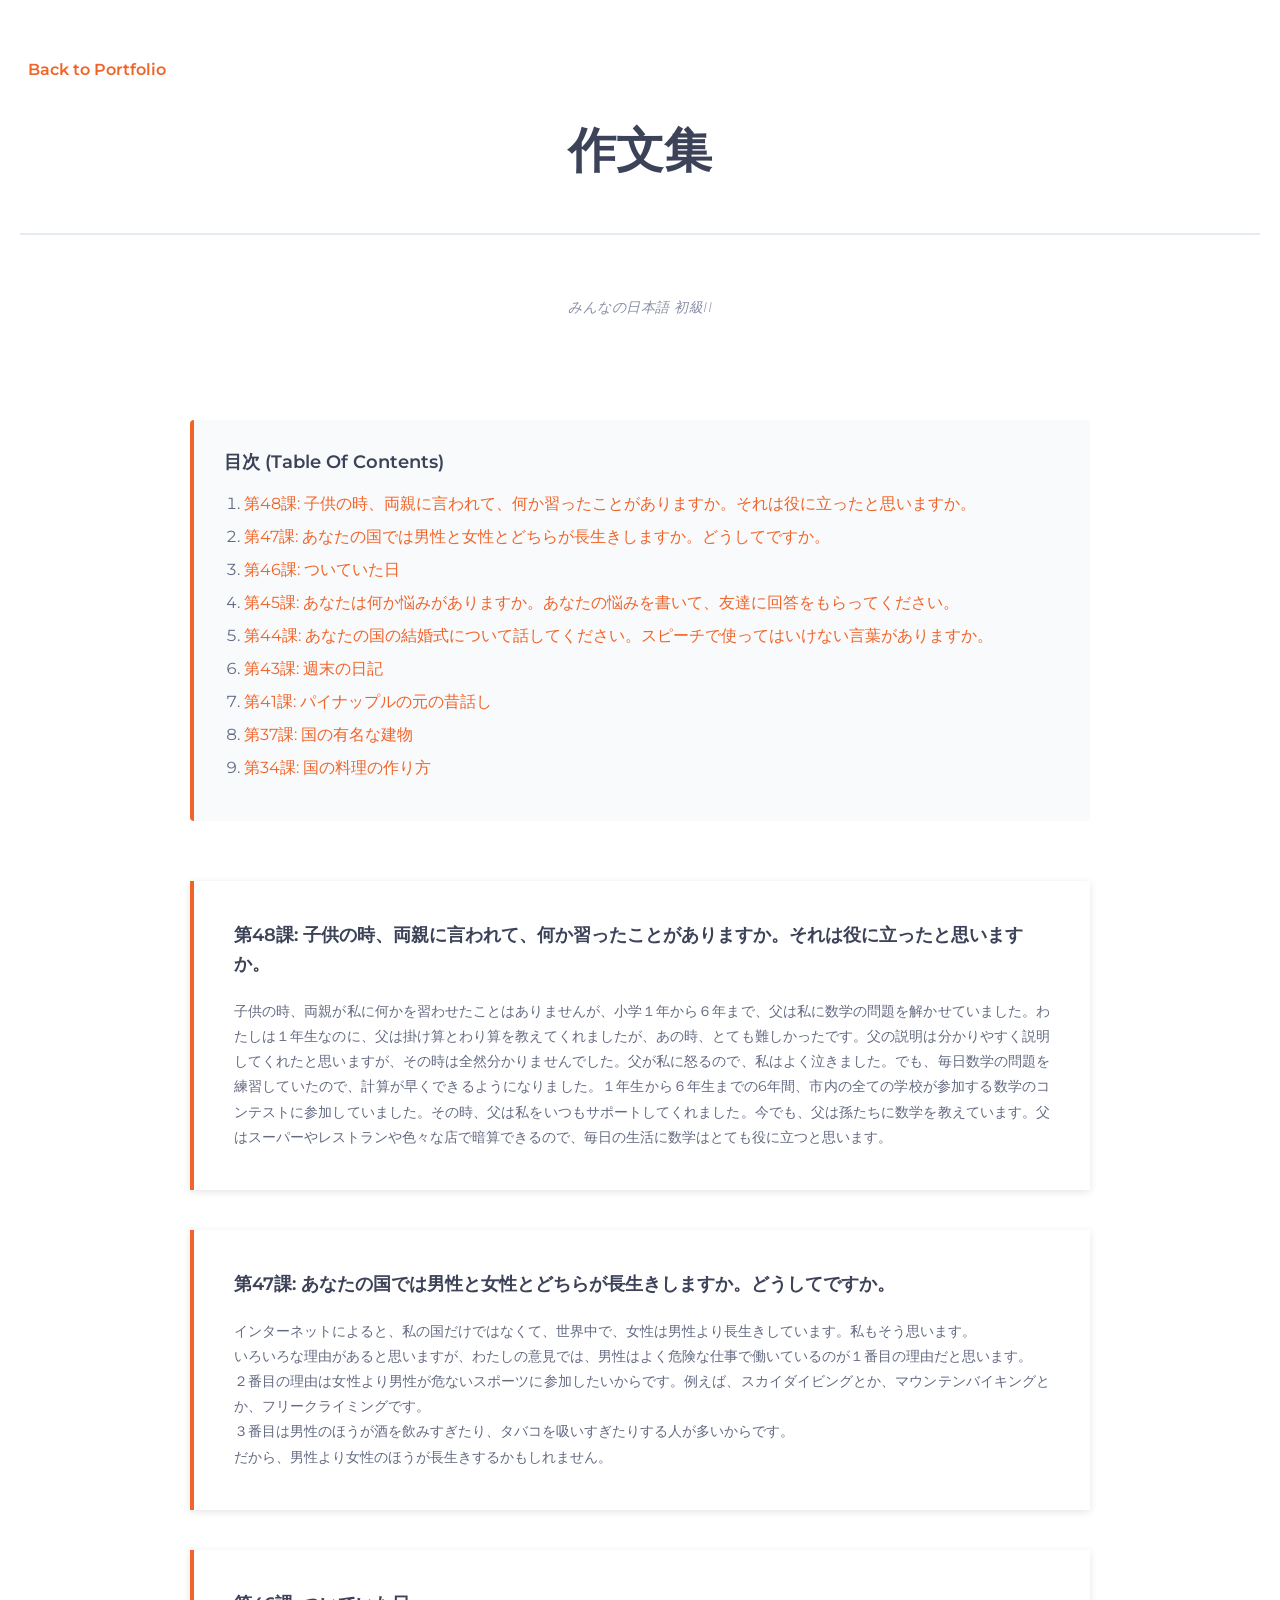
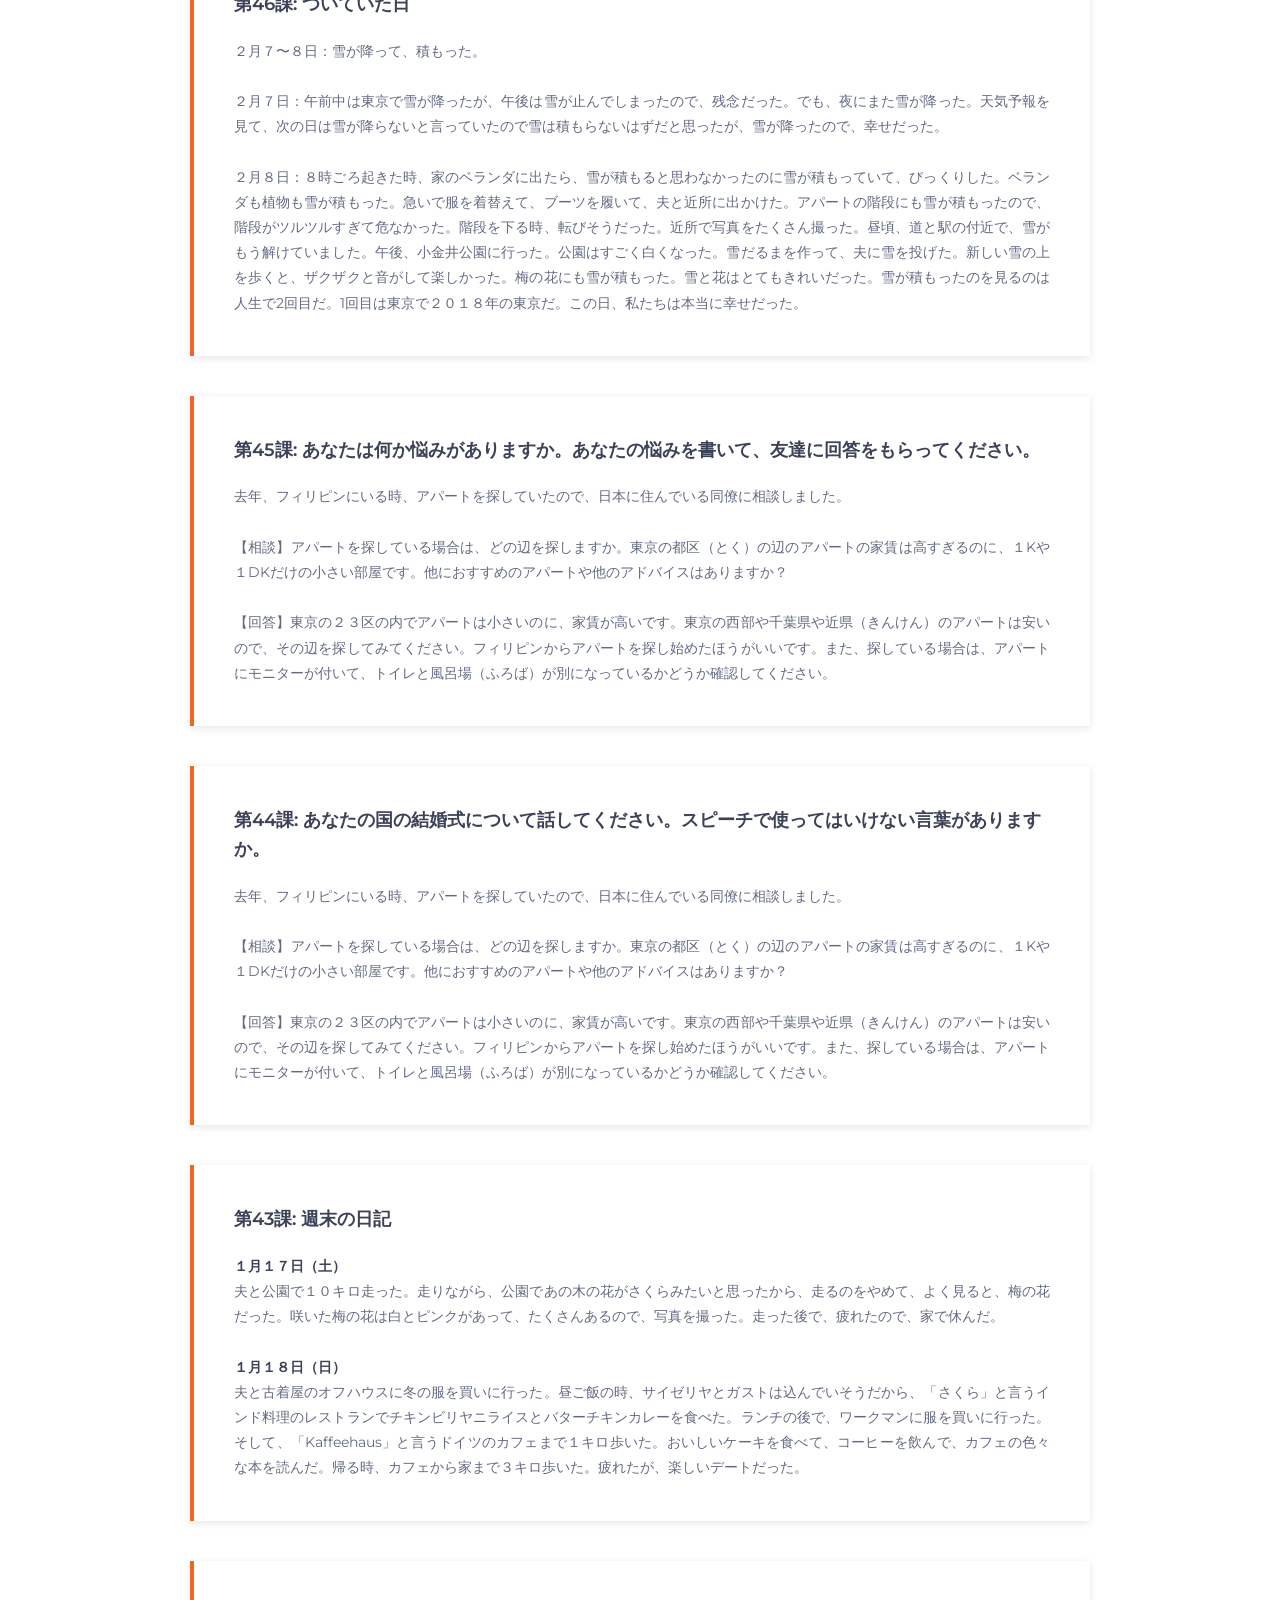
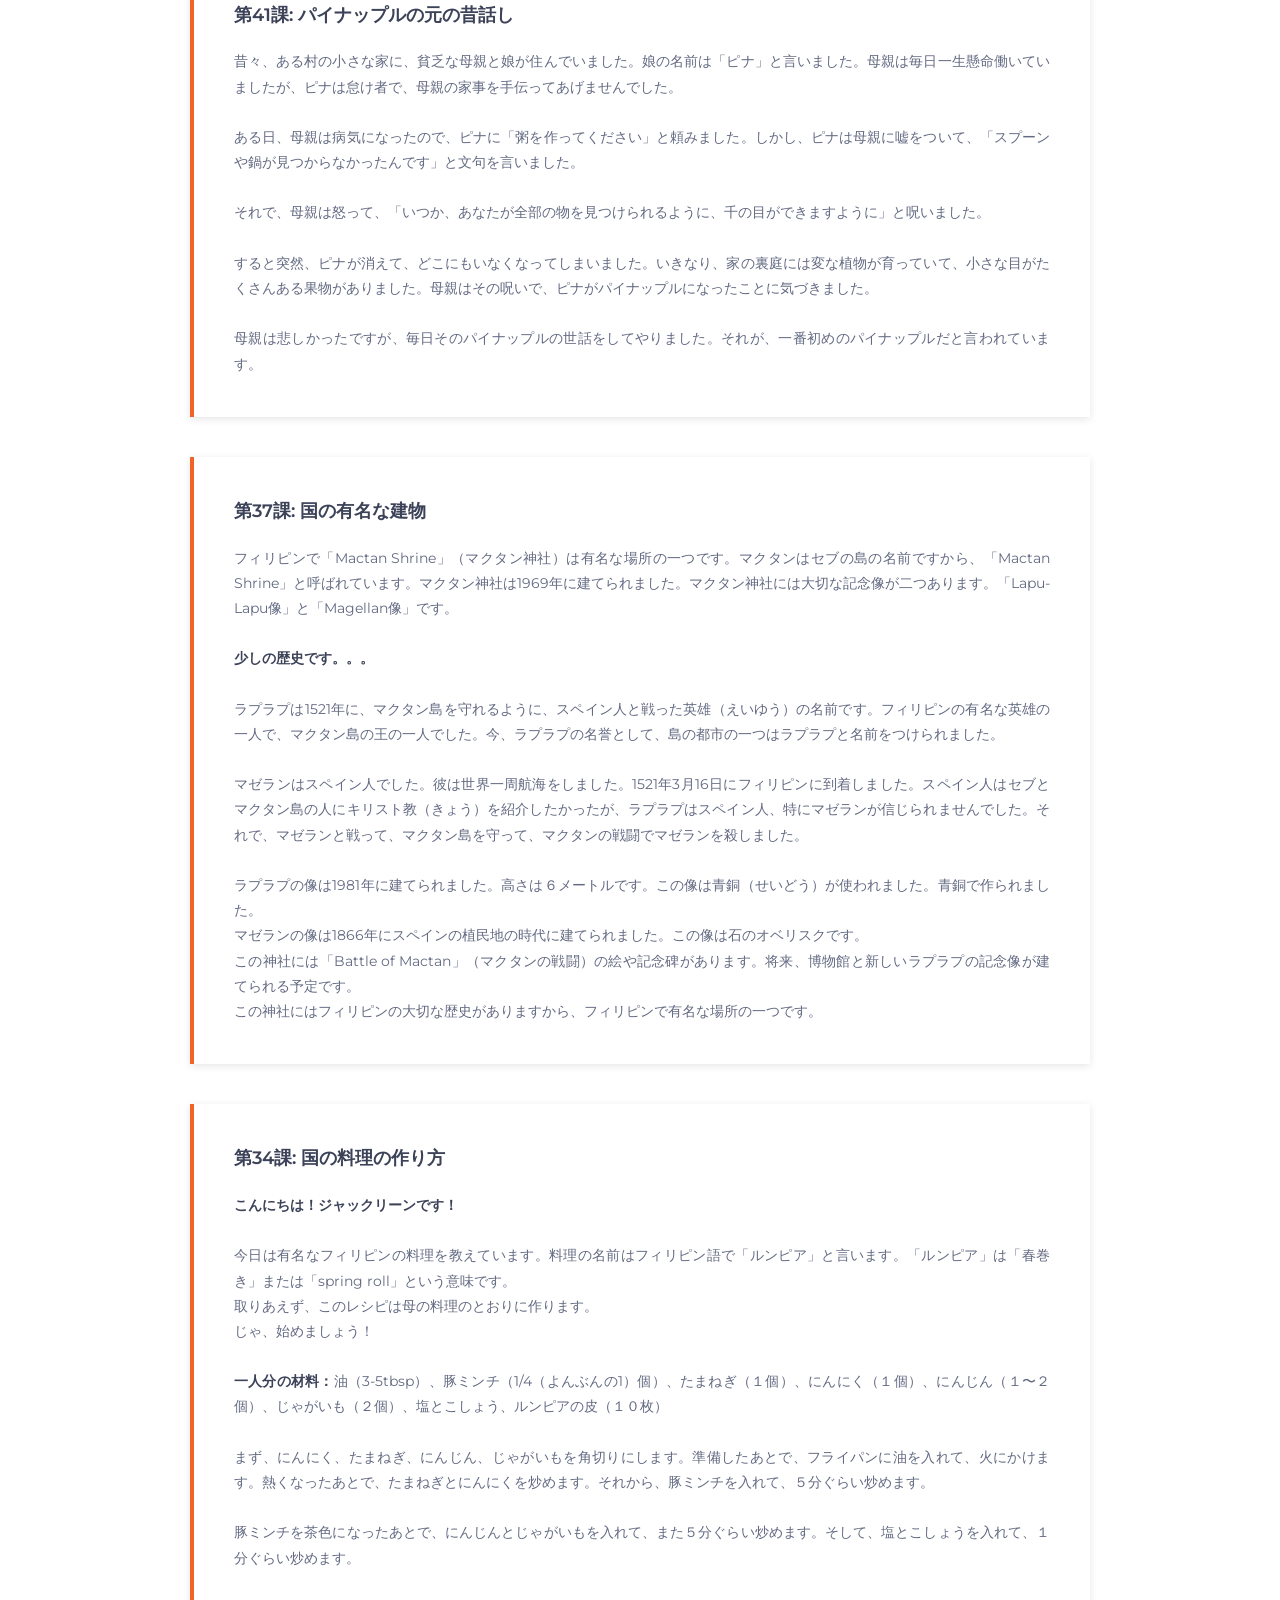
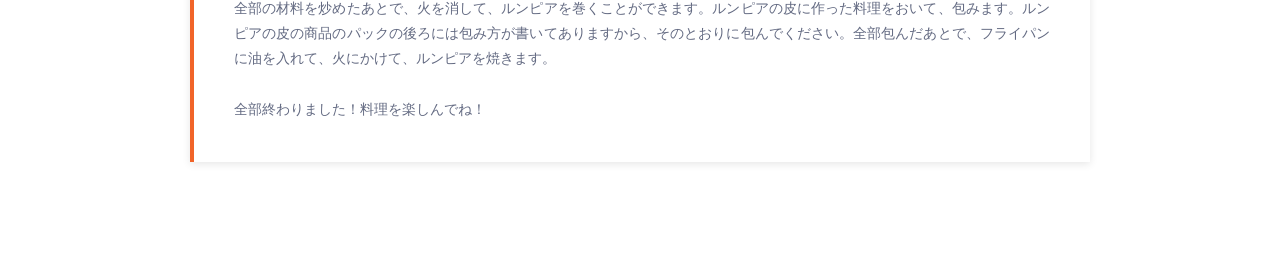
==== blog/index.html @ bd787b41 "feat: Added blog page with essay collection" ====
<!doctype html>
<html class="no-js" lang="en">

	<head>
		<!-- meta data -->
		<meta charset="utf-8">
		<meta http-equiv="X-UA-Compatible" content="IE=edge">
		<meta name="viewport" content="width=device-width, initial-scale=1">

		<!--font-family-->
		<link href="https://fonts.googleapis.com/css?family=Poppins:100,200,300,400,500,600,700,800,900&amp;subset=devanagari,latin-ext" rel="stylesheet">
		<link href='https://fonts.googleapis.com/css?family=Montserrat' rel='stylesheet'>
		
		<!-- title of site -->
		<title>作文集 - Jacquelyn Amaya</title>

		<!-- For favicon png -->
		<link rel="shortcut icon" type="image/icon" href="../assets/logo/favicon.png"/>
       
		<!--font-awesome.min.css-->
		<link rel="stylesheet" href="../assets/css/font-awesome.min.css">

		<!--style.css-->
		<link rel="stylesheet" href="../assets/css/style.css">

		<!-- HTML5 shim and Respond.js for IE8 support of HTML5 elements and media queries -->
		<!--[if lt IE 9]>
		<script src="https://oss.maxcdn.com/html5shiv/3.7.3/html5shiv.min.js"></script>
		<script src="https://oss.maxcdn.com/respond/1.4.2/respond.min.js"></script>
		<![endif]-->
	</head>
	
	<body>
		<div class="blog-container">
			<a href="../" class="back-link"><i class="fa fa-arrow-left"></i>Back to Portfolio</a>

			<div class="blog-header">
				<h1>作文集</h1>
			</div>
			<div class="blog-subheader">
				<p>みんなの日本語 初級II</p>
			</div>

			<div class="blog-content">
				<!-- Table of Contents -->
				<div class="table-of-contents">
					<h2>目次 (Table of Contents)</h2>
					<ol>
						<li><a href="#essay-48">第48課: 子供の時、両親に言われて、何か習ったことがありますか。それは役に立ったと思いますか。</a></li>
						<li><a href="#essay-47">第47課: あなたの国では男性と女性とどちらが長生きしますか。どうしてですか。</a></li>
						<li><a href="#essay-46">第46課: ついていた日</a></li>
						<li><a href="#essay-45">第45課: あなたは何か悩みがありますか。あなたの悩みを書いて、友達に回答をもらってください。</a></li>
						<li><a href="#essay-44">第44課: あなたの国の結婚式について話してください。スピーチで使ってはいけない言葉がありますか。</a></li>
						<li><a href="#essay-43">第43課: 週末の日記</a></li>
						<li><a href="#essay-41">第41課: パイナップルの元の昔話し</a></li>
						<li><a href="#essay-37">第37課: 国の有名な建物</a></li>
						<li><a href="#essay-34">第34課: 国の料理の作り方</a></li>
					</ol>
				</div>

				<!-- Essay 48 -->
				<div class="sakubun-post" id="essay-48">
					<h3 class="sakubun-title">第48課: 子供の時、両親に言われて、何か習ったことがありますか。それは役に立ったと思いますか。</h3>
					<p class="sakubun-text">子供の時、両親が私に何かを習わせたことはありませんが、小学１年から６年まで、父は私に数学の問題を解かせていました。わたしは１年生なのに、父は掛け算とわり算を教えてくれましたが、あの時、とても難しかったです。父の説明は分かりやすく説明してくれたと思いますが、その時は全然分かりませんでした。父が私に怒るので、私はよく泣きました。でも、毎日数学の問題を練習していたので、計算が早くできるようになりました。１年生から６年生までの6年間、市内の全ての学校が参加する数学のコンテストに参加していました。その時、父は私をいつもサポートしてくれました。今でも、父は孫たちに数学を教えています。父はスーパーやレストランや色々な店で暗算できるので、毎日の生活に数学はとても役に立つと思います。</p>
				</div>

				<!-- Essay 47 -->
				<div class="sakubun-post" id="essay-47">
					<h3 class="sakubun-title">第47課: あなたの国では男性と女性とどちらが長生きしますか。どうしてですか。</h3>
					<p class="sakubun-text">インターネットによると、私の国だけではなくて、世界中で、女性は男性より長生きしています。私もそう思います。<br>いろいろな理由があると思いますが、わたしの意見では、男性はよく危険な仕事で働いているのが１番目の理由だと思います。<br>２番目の理由は女性より男性が危ないスポーツに参加したいからです。例えば、スカイダイビングとか、マウンテンバイキングとか、フリークライミングです。<br>３番目は男性のほうが酒を飲みすぎたり、タバコを吸いすぎたりする人が多いからです。<br>だから、男性より女性のほうが長生きするかもしれません。</p>
				</div>

				<!-- Essay 46 -->
				<div class="sakubun-post" id="essay-46">
					<h3 class="sakubun-title">第46課: ついていた日</h3>
					<p class="sakubun-text">２月７〜８日：雪が降って、積もった。<br><br>
						２月７日：午前中は東京で雪が降ったが、午後は雪が止んでしまったので、残念だった。でも、夜にまた雪が降った。天気予報を見て、次の日は雪が降らないと言っていたので雪は積もらないはずだと思ったが、雪が降ったので、幸せだった。<br><br>
						２月８日：８時ごろ起きた時、家のベランダに出たら、雪が積もると思わなかったのに雪が積もっていて、びっくりした。ベランダも植物も雪が積もった。急いで服を着替えて、ブーツを履いて、夫と近所に出かけた。アパートの階段にも雪が積もったので、階段がツルツルすぎて危なかった。階段を下る時、転びそうだった。近所で写真をたくさん撮った。昼頃、道と駅の付近で、雪がもう解けていました。午後、小金井公園に行った。公園はすごく白くなった。雪だるまを作って、夫に雪を投げた。新しい雪の上を歩くと、ザクザクと音がして楽しかった。梅の花にも雪が積もった。雪と花はとてもきれいだった。雪が積もったのを見るのは人生で2回目だ。1回目は東京で２０１８年の東京だ。この日、私たちは本当に幸せだった。
					</p>
				</div>

				<!-- Essay 45 -->
				<div class="sakubun-post" id="essay-45">
					<h3 class="sakubun-title">第45課: あなたは何か悩みがありますか。あなたの悩みを書いて、友達に回答をもらってください。</h3>
					<p class="sakubun-text">去年、フィリピンにいる時、アパートを探していたので、日本に住んでいる同僚に相談しました。<br><br>
					【相談】アパートを探している場合は、どの辺を探しますか。東京の都区（とく）の辺のアパートの家賃は高すぎるのに、１Kや１DKだけの小さい部屋です。他におすすめのアパートや他のアドバイスはありますか？<br><br>
					【回答】東京の２３区の内でアパートは小さいのに、家賃が高いです。東京の西部や千葉県や近県（きんけん）のアパートは安いので、その辺を探してみてください。フィリピンからアパートを探し始めたほうがいいです。また、探している場合は、アパートにモニターが付いて、トイレと風呂場（ふろば）が別になっているかどうか確認してください。
					</p>
				</div>

				<!-- Essay 44 -->
				<div class="sakubun-post" id="essay-44">
					<h3 class="sakubun-title">第44課: あなたの国の結婚式について話してください。スピーチで使ってはいけない言葉がありますか。</h3>
					<p class="sakubun-text">去年、フィリピンにいる時、アパートを探していたので、日本に住んでいる同僚に相談しました。<br><br>
				【相談】アパートを探している場合は、どの辺を探しますか。東京の都区（とく）の辺のアパートの家賃は高すぎるのに、１Kや１DKだけの小さい部屋です。他におすすめのアパートや他のアドバイスはありますか？<br><br>
				【回答】東京の２３区の内でアパートは小さいのに、家賃が高いです。東京の西部や千葉県や近県（きんけん）のアパートは安いので、その辺を探してみてください。フィリピンからアパートを探し始めたほうがいいです。また、探している場合は、アパートにモニターが付いて、トイレと風呂場（ふろば）が別になっているかどうか確認してください。
					</p>
				</div>

				<!-- Essay 43 -->
				<div class="sakubun-post" id="essay-43">
					<h3 class="sakubun-title">第43課: 週末の日記</h3>
					<p class="sakubun-text"><strong>１月１７日（土）</strong><br>
					夫と公園で１０キロ走った。走りながら、公園であの木の花がさくらみたいと思ったから、走るのをやめて、よく見ると、梅の花だった。咲いた梅の花は白とピンクがあって、たくさんあるので、写真を撮った。走った後で、疲れたので、家で休んだ。<br><br>
					<strong>１月１８日（日）</strong><br>
					夫と古着屋のオフハウスに冬の服を買いに行った。昼ご飯の時、サイゼリヤとガストは込んでいそうだから、「さくら」と言うインド料理のレストランでチキンビリヤニライスとバターチキンカレーを食べた。ランチの後で、ワークマンに服を買いに行った。そして、「Kaffeehaus」と言うドイツのカフェまで１キロ歩いた。おいしいケーキを食べて、コーヒーを飲んで、カフェの色々な本を読んだ。帰る時、カフェから家まで３キロ歩いた。疲れたが、楽しいデートだった。</p>
				</div>

				<!-- Essay 41 -->
				<div class="sakubun-post" id="essay-41">
					<h3 class="sakubun-title">第41課: パイナップルの元の昔話し</h3>
					<p class="sakubun-text">昔々、ある村の小さな家に、貧乏な母親と娘が住んでいました。娘の名前は「ピナ」と言いました。母親は毎日一生懸命働いていましたが、ピナは怠け者で、母親の家事を手伝ってあげませんでした。<br><br>
					ある日、母親は病気になったので、ピナに「粥を作ってください」と頼みました。しかし、ピナは母親に嘘をついて、「スプーンや鍋が見つからなかったんです」と文句を言いました。<br><br>
					それで、母親は怒って、「いつか、あなたが全部の物を見つけられるように、千の目ができますように」と呪いました。<br><br>
					すると突然、ピナが消えて、どこにもいなくなってしまいました。いきなり、家の裏庭には変な植物が育っていて、小さな目がたくさんある果物がありました。母親はその呪いで、ピナがパイナップルになったことに気づきました。<br><br>
					母親は悲しかったですが、毎日そのパイナップルの世話をしてやりました。それが、一番初めのパイナップルだと言われています。</p>
				</div>

				<!-- Essay 37 -->
				<div class="sakubun-post" id="essay-37">
					<h3 class="sakubun-title">第37課: 国の有名な建物</h3>
					<p class="sakubun-text">フィリピンで「Mactan Shrine」（マクタン神社）は有名な場所の一つです。マクタンはセブの島の名前ですから、「Mactan Shrine」と呼ばれています。マクタン神社は1969年に建てられました。マクタン神社には大切な記念像が二つあります。「Lapu-Lapu像」と「Magellan像」です。<br><br>
					<strong>少しの歴史です。。。</strong><br><br>
					ラプラプは1521年に、マクタン島を守れるように、スペイン人と戦った英雄（えいゆう）の名前です。フィリピンの有名な英雄の一人で、マクタン島の王の一人でした。今、ラプラプの名誉として、島の都市の一つはラプラプと名前をつけられました。<br><br>
					マゼランはスペイン人でした。彼は世界一周航海をしました。1521年3月16日にフィリピンに到着しました。スペイン人はセブとマクタン島の人にキリスト教（きょう）を紹介したかったが、ラプラプはスペイン人、特にマゼランが信じられませんでした。それで、マゼランと戦って、マクタン島を守って、マクタンの戦闘でマゼランを殺しました。<br><br>
					ラプラプの像は1981年に建てられました。高さは６メートルです。この像は青銅（せいどう）が使われました。青銅で作られました。<br>
					マゼランの像は1866年にスペインの植民地の時代に建てられました。この像は石のオベリスクです。<br>
					この神社には「Battle of Mactan」（マクタンの戦闘）の絵や記念碑があります。将来、博物館と新しいラプラプの記念像が建てられる予定です。<br>
					この神社にはフィリピンの大切な歴史がありますから、フィリピンで有名な場所の一つです。</p>
				</div>

				<!-- Essay 34 -->
				<div class="sakubun-post" id="essay-34">
					<h3 class="sakubun-title">第34課: 国の料理の作り方</h3>
					<p class="sakubun-text"><strong>こんにちは！ジャックリーンです！</strong><br><br>
					今日は有名なフィリピンの料理を教えています。料理の名前はフィリピン語で「ルンピア」と言います。「ルンピア」は「春巻き」または「spring roll」という意味です。<br>
					取りあえず、このレシピは母の料理のとおりに作ります。<br>
					じゃ、始めましょう！<br><br>
					<strong>一人分の材料：</strong>油（3-5tbsp）、豚ミンチ（1/4（よんぶんの1）個）、たまねぎ（１個）、にんにく（１個）、にんじん（１〜２個）、じゃがいも（２個）、塩とこしょう、ルンピアの皮（１０枚）<br><br>
					まず、にんにく、たまねぎ、にんじん、じゃがいもを角切りにします。準備したあとで、フライパンに油を入れて、火にかけます。熱くなったあとで、たまねぎとにんにくを炒めます。それから、豚ミンチを入れて、５分ぐらい炒めます。<br><br>
					豚ミンチを茶色になったあとで、にんじんとじゃがいもを入れて、また５分ぐらい炒めます。そして、塩とこしょうを入れて、１分ぐらい炒めます。<br><br>
					全部の材料を炒めたあとで、火を消して、ルンピアを巻くことができます。ルンピアの皮に作った料理をおいて、包みます。ルンピアの皮の商品のパックの後ろには包み方が書いてありますから、そのとおりに包んでください。全部包んだあとで、フライパンに油を入れて、火にかけて、ルンピアを焼きます。<br><br>
					全部終わりました！料理を楽しんでね！</p>
				</div>
			</div>
		</div>
	</body>
	
</html>
---- assets/css/style.css ----
/*==================================
* Author        : "ThemeSine"
* Template Name :  Browny  HTML Template
* Version       : 1.0
==================================== */

/*==================================
font-family: 'Montserrat', sans-serif;
==================================== */


/*=========== TABLE OF CONTENTS ===========
1.  General css (Reset code)
2.  Header
3.  Welcome-hero
4.  About me 
5.  Education
6.  Skill
7.  Experience
8.  Profiles
9.  Portfolio
10. Clients
11. Contact

/*-------------------------------------
		1.General css (Reset code)
--------------------------------------*/
*{
    padding: 0;
    margin: 0;
}

*{
	-webkit-box-sizing:border-box;
	-moz-box-sizing:border-box;
	-o-box-sizing:border-box;
	-ms-box-sizing:border-box;
	box-sizing:border-box;
}
body{
	font-family: 'Montserrat', sans-serif;
	font-size:16px;
	color: #676a81;
	background: #fff;
    max-width:1920px;
    margin:0 auto;
	overflow-x:hidden;
}

a,a:hover,a:active,a:focus {
	display:inline-block;
	text-decoration:none;
	color: #6a708e;
	font-size:16px;
	padding:0;
}
h1,h2,h3,h4,h5,h6 { 
	margin: 0;
	color:#43485c;
    font-size: 16px;
	font-family: 'Montserrat', sans-serif;
	text-transform: capitalize;
}
p {
	margin: 0;
	line-height:1.8;
	color:#43485c;
	font-size:14px;
	font-family: 'Montserrat', sans-serif;
}
img{border:none;max-width:100%; height:auto;}
ul{
	padding: 0;
    margin: 0 auto;
    list-style: none;
}
ul li {
	list-style: none;
	
}
select,input,textarea,button{box-shadow:none;outline:0!important;}
button {background: transparent;border: 0;}

html,body{
    height: 100%;
	position: relative;
}
[placeholder]:focus::-webkit-input-placeholder {
  -webkit-transition: opacity 0.3s 0.3s ease; 
  -moz-transition: opacity 0.3s 0.3s ease; 
  -ms-transition: opacity 0.3s 0.3s ease; 
  -o-transition: opacity 0.3s 0.3s ease; 
  transition: opacity 0.3s 0.3s ease; 
  opacity: 0;
}

.fix{position: relative;clear: both;}
/*=============Style css=========*/

/*-------------------------------------
        2. Header
--------------------------------------*/
.top-area {
    position: relative;
    z-index: 9999;
}
@media (min-width: 1024px){}

nav.navbar {
    background-color: #fff;
    border: none;
    border-bottom: transparent;
    box-shadow: 0 3px 15px rgba(0,0,0,.2);
}

/*.navbar-brand*/
.navbar-header a.navbar-brand,.navbar-header a.navbar-brand:hover,.navbar-header a.navbar-brand:focus {
    display: inline-block;
    color: #f16429;
    font-size: 20px;
    font-weight: 600;
    /* padding: 33px 0px 57px; */
    text-transform: uppercase;
}
/*.navbar-brand*/

/*.nav li*/
nav.navbar ul.nav > li > a {
    font-size: 16px;
    font-weight: 400;
    text-transform:uppercase;
    -webkit-transition: 0.3s linear; 
    -moz-transition: 0.3s linear; 
    -ms-transition: 0.3s linear; 
    -o-transition: 0.3s linear; 
    transition: 0.3s linear;
}
nav.navbar ul.nav > li > a {
    padding: 35px 20px;
}
/* nav.navbar.bootsnav ul.nav > li > a:hover,nav.navbar.bootsnav ul.nav > li > a:focus,nav.navbar.bootsnav ul.nav > li.active>a{color: #f16429;} */
ul.nav > li.active>a{color: #f16429;}

/* active nav menu */
.nav-link.active  {
    color: #f16429 !important;
}

nav.navbar ul.nav > li.dropdown > a.dropdown-toggle:after {
    content: "";
}
nav.navbar ul.nav > li.dropdown span {
    font-size: 8px;
    margin-left: 15px;
}
.sticky-wrapper.is-sticky nav.navbar ul.nav > li > a {color:#6a708e;}
/* .sticky-wrapper.is-sticky nav.navbar.bootsnav ul.nav > li > a:hover,.sticky-wrapper.is-sticky nav.navbar.bootsnav ul.nav > li > a:focus,.sticky-wrapper.is-sticky nav.navbar.bootsnav ul.nav > li.active>a{color: #f16429;} */
ul.navbar-nav > li.active>a{color: #f16429;}
/*.nav li*/



/*.menu-ui-design*/
.menu-ui-design{overflow-y:scroll;height: 350px;}
.menu-ui-design::-webkit-scrollbar {
    width:5px;
}
.menu-ui-design::-webkit-scrollbar-track {
    -webkit-box-shadow: inset 0 0 8px #000;
}
.menu-ui-design::-webkit-scrollbar-thumb {
  background-color: #f16429;
}
/*.menu-ui-design*/



/*.navbar-toggle */
.navbar-toggle {
    position: relative;
    background-color: transparent;
    border: 1px solid #f16429;
    padding: 10px;
    top: 0;
}
.navbar-toggle i{color: #f16429;}
/*.navbar-toggle */


.navbar-nav > .active > a {
    color: red;
}


/*-------------------------------------
        3.  Welcome-hero
--------------------------------------*/
.welcome-hero{
    display: flex;
    align-items: center;
    justify-content: center;
    position:relative;
    background:url(../images/about/welcome-banner.jpeg)no-repeat;
    background-size:cover;
    background-position: center;
    height:890px;
}
.welcome-hero:before{
    position:absolute;
    content: " ";
    top:0;
    left:0;
    background:rgba(241, 101, 41, 0.20);
    /* background: #f6f6f6; */
    width:100%;
    height:100%;
}

/*.header-text-area*/
.header-text h2 {
    color: #fff;
    font-size: 54px;
    font-weight: 700;
    text-transform: uppercase;
    line-height: 1.5;
}
.header-text h2 span {color: #f16429;}
.header-text p {
    color: #fff;
    font-size: 20px;
    font-weight: 300;
    text-transform: uppercase;
    margin: 30px 0 60px;
    letter-spacing: 1px;
}
.header-text a {
    width: 200px;
    height: 60px;
    line-height: 60px;
    border-radius: 3px;
    text-transform: capitalize;
    color: #fff;
    background: #f16429;
    border:1px solid #f16429;
    box-shadow: 0 5px 20px rgba(0,0,0,.2);
    -webkit-transition: 0.3s linear; 
    -moz-transition: 0.3s linear; 
    -ms-transition: 0.3s linear; 
    -o-transition: 0.3s linear; 
    transition: 0.3s linear;
}
.header-text a:hover{ box-shadow: 0 5px 20px rgba(0,0,0,.4);background:#db490b;border: 1px solid #db490b;}
/*.header-text-area*/

/*-------------------------------------
        4.  About
--------------------------------------*/
.about {padding: 50px 0 100px;}
.about-content {padding-top: 100px;}
/*.single-about-txt*/
.single-about-txt h3 {
    font-size:18px;
    color: #3c4258;
    text-transform: initial;
    line-height: 1.8;
}
.single-about-txt p {
    font-size: 16px;
    color: #999fb3;
    padding: 35px 0 43px;
    border-bottom: 1px solid #999fb3;
}
.single-about-add-info {
    margin: 35px 0;
}
.single-about-add-info h3 {
    color: #636a82;
    font-size: 16px;
    text-transform: capitalize;
}
.single-about-add-info p {font-weight:  300;border:  0;padding: 0;margin-top: 3px;}
/*.single-about-txt*/

/*.single-about-img */
.single-about-img{position: relative;box-shadow: 0 5px 20px rgba(241, 101, 41, .30);}
.single-about-img:before {
    position:  absolute;
    content: " ";
    top: 0;
    left:  0;
    /* width: 100%; */
    /* width: auto; */
    /* height:  100%; */
    /* background: rgba(31,44,108,.3); */
}
.single-about-img img {
    max-width: 100%;
    height: auto;
}
.about-list-icon{
    display: flex;
    justify-content: center;
    align-items: center;
    position: absolute;
    bottom: 0;
    left: 0;
    width: 109%;
    height: 90px;
    background: #db490b;
}
/*.ab-list-icon */
.about-list-icon ul {
    display: flex;
}
.about-list-icon  ul li a {
    padding-right: 22px;
    cursor:pointer;
    color: #fff;
}
.about-list-icon ul li a {
    cursor: pointer;
    color: #fff;
    display: inline-block;
    border: 2px solid;
    margin-left: 20px;
    border-radius: 8px;
    width: 30px;
    height: 30px;
    line-height: 28px;
    text-align: center;
}
.about-list-icon ul li a i {
    margin-left: 6px;
}
/*.ab-list-icon */

/*.single-about-img */

/*-------------------------------------
        5.  Education
--------------------------------------*/

.education {
    background:  #f9fbfd;
    padding-top:  50px;
}
.education-horizontal-timeline {
    padding: 80px 0;
}

/*.education-horizontal-timeline*/
.education-horizontal-timeline .col-sm-4 {padding:0 2px;}

.single-horizontal-timeline .experience-time h3{text-transform: capitalize;}
.single-horizontal-timeline .experience-time h3 span{text-transform:lowercase;}
.single-horizontal-timeline .timeline-content h5 {margin: 15px 0;}
.single-horizontal-timeline p {color: #999fb3;max-width: 335px;}

/*.timeline-horizontal-border*/
.timeline-horizontal-border {
    display:  flex;
    align-items: center;
    padding: 26px 0 30px;
}
.timeline-horizontal-border i {
    font-size:  10px;
    color: #f16429;
    margin-right:  5px;
}
span.single-timeline-horizontal {
    display:  inline-block;
    background: #b2c1ce;
    height:  1px;
    width: 380px;
}
span.single-timeline-horizontal.spacial-horizontal-line {width: 88px;}
/*.timeline-horizontal-border*/

/*.education-horizontal-timeline*/

/*-------------------------------------
        6.  Skills
--------------------------------------*/
.skills {
    
}
.skill-content{padding: 50px 0 80px;}
.single-skill-content{padding-top: 100px;}
.section-heading h2 {
    font-size: 24px;
    font-weight: 600;
    text-transform: uppercase;
    padding-bottom: 50px;
    border-bottom: 1px solid #e5ebf2;
}
.single-progress-txt {
    display: flex;
}
.single-progress-txt h3 {
    width: 10%;
    color: #db490b;
    position: relative;
    top: 6px;
    left: 20px;
}
.barWrapper {
    font-weight: 400;
    font-size: 16px;
    text-transform: uppercase;
}
.progress {
    border-radius:3px;
    overflow: visible;
    background: #e6ecf3;
    height:8px;
    margin-top: 15px;
    width: 85%;
    margin-bottom: 37px;
}
.progress-bar {
   background: #f16429;
    border-radius: 3px;
   -webkit-transition: width 1.5s ease-in-out;
   -ms-transition: width 1.5s ease-in-out;
   -moz-transition: width 1.5s ease-in-out;
   -o-transition: width 1.5s ease-in-out;
   transition: width 1.5s ease-in-out;
}
.tooltip{
   position:relative;
   float:right;
}
.tooltip > .tooltip-inner {
   background-color: transparent;
   padding: 1px 5px;
   color: #f16429;
   font-weight: 500;
   font-size: 12px;
   border-radius: 0;
}
.popOver + .tooltip > .tooltip-arrow {
   border-left: 6px solid transparent;
   border-right: 6px solid transparent;
   border-top: 6px solid #fff;
   bottom: -1px;
   transform: translateX(-50%);
   margin-left: 0;
}

/*-------------------------------------
        7. Experience
-------------------------------------*/
.experience {
    padding: 50px 0 100px;
    border-top: 1px solid #e5ebf2;
}
.experience-content {padding-top: 100px;}
.single-timeline-box {margin-bottom: 75px;}

/*experience-time*/
.experience-time {
    position: relative;
}
.experience-time h2 {
    font-weight: 400;
}
.experience-time h3 {
    font-size: 16px;
    font-weight: 300;
    color: #636a82;
    margin-top: 14px;
    text-transform: uppercase;
}
/*experience-time*/

/*main-timeline*/
.main-timeline{
    position: relative;
}
.main-timeline:before{
    content: "";
    width: 2px;
    height: 100%;
    background: #b2c1ce;
    position: absolute;
    top: 5px;
    left: 45.8%;
    z-index: -1;
}
.main-timeline .timeline{
    position: relative;
}

.timeline-content span>i, .experience-time span>i {
    color: #f16429;
    position: absolute;
    font-size: 10px;
    left: -14.5%;
    z-index: 1;
}
.timeline-content h4.title {
    font-size: 16px;
    font-weight: 400;
    text-transform: uppercase;
}
.timeline-content h5 {
    color: #636a82;
    font-size: 14px;
    font-weight: 300;
    margin: 18px 0 20px;
}
.main-timeline .description {
    font-size: 14px;
    color: #999fb3;
}
/* .description ul li {
    list-style-type: disc !important;
    margin-left: 1em;
} */
.main-timeline .timeline-content.right{
    float: right;
    text-align: left;
}
.timeline-single-before:before {
    content: '';
    top: 57px;
    left: -3px;
    position: absolute;
    width: 100%;
    height:400px;
    border-left:15px solid #fff;
}

.experience-time-responsive{display: none;}
/*-------------------------------------
        8. Profiles
--------------------------------------*/
.profiles {
    padding:  50px 0 100px;
    border:  1px solid #e5ebf2;
    display: none;
}

.profiles-content {padding-top: 100px;}
.profiles-content .col-sm-3{padding:0;}
.profile-txt {
    display: flex;
    align-items: center;
    flex-direction: column;
}
.single-profile {
    position: relative;
    height: 150px;
    display: flex;
    justify-content: center;
    align-items: center;
    border-right: 1px solid #b2c1ce;
    overflow:hidden;
    -webkit-transition:background 0.5s linear; 
    -moz-transition:background 0.5s linear; 
    -ms-transition:background 0.5s linear; 
    -o-transition:background 0.5s linear; 
    transition:background 0.5s linear;
}
.profile-icon-name {
    text-transform: capitalize;
    color: #636a82;
    font-size: 16px;
}
.single-profile.profile-no-border{border-right:transparent;}
.profile-border {
    border-bottom: 1px solid #b2c1ce;
}
.single-profile-overlay{
    display:flex;
    align-items:center;
    text-transform: capitalize;
    justify-content:center;
    position: absolute;
    top: 0;
    left: 0;
    content: " ";
    width:100%;
    height: 100%;
    background: #f16429;
    background: -moz-linear-gradient(left, #f16429 0%, #f16429 100%);
    background: -webkit-linear-gradient(left, #f16429 0%,#f16429 100%);
    background: linear-gradient(to right, #f16429 0%,#f16429 100%);
    filter: progid:DXImageTransform.Microsoft.gradient( startColorstr='#f16429', endColorstr='#f16429',GradientType=1 );
    -webkit-transform:scale(0);
    -moz-transform:scale(0);
    -ms-transform:scale(0);
    -o-transform:scale(0);
    transform:scale(0);
    -webkit-transition: .5s;
    -moz-transition: .5s;
    -ms-transition: .5s;
    -o-transition: .5s;
    transition: .5s;
}
.single-profile:hover .single-profile-overlay{
    -webkit-transform:scale(1);
    -moz-transform:scale(1);
    -ms-transform:scale(1);
    -o-transform:scale(1);
    transform:scale(1);
    top:0;
}
.single-profile:hover .profile-icon-name,.single-profile:hover .profile-txt a>i{color: #fff;}
.single-profile:hover .profile-border {border:transparent;}
/*-------------------------------------
        9. Portfolio
--------------------------------------*/
.portfolio {
    padding:  50px 0 100px;
    border:  1px solid #e5ebf2;
}

.portfolio-content {padding-top: 100px;}

/* ---- .item ---- */
.isotope:after {
    content: '';
    display: block;
    clear: both;
}
.isotope .item {
    position:relative;
    overflow:hidden;
    margin-bottom: 30px;
}
/*.item img*/
.isotope .item img{
    width:100%;
    height:100%;
    -webkit-transition: .5s;
    -moz-transition: .5s;
    -ms-transition: .5s;
    -o-transition: .5s;
    transition: .5s;
}
.isotope .item:hover  img{
    -webkit-transform:scale(1.5);
    -moz-transform:scale(1.5);
    -ms-transform:scale(1.5);
    -o-transform:scale(1.5);
    transform:scale(1.5);
}/*.item img*/

/*.isotope-overlay*/
.isotope-overlay{
    position:absolute;
    height:100%;
    width:100%;
    background:rgba(31,44,108,.5);
    display:flex;
    align-items:center;
    text-transform: uppercase;
    justify-content:center;
    flex-direction:row;
    -webkit-transform:scale(0);
    -moz-transform:scale(0);
    -ms-transform:scale(0);
    -o-transform:scale(0);
    transform:scale(0);
    -webkit-transition: .5s;
    -moz-transition: .5s;
    -ms-transition: .5s;
    -o-transition: .5s;
    transition: .5s;
}
.isotope-overlay a {
    display: inline-block;
    color: #fff;
    font-size: 14px;
    text-align: center;
}
.isotope .item:hover .isotope-overlay{
    -webkit-transform:scale(1);
    -moz-transform:scale(1);
    -ms-transform:scale(1);
    -o-transform:scale(1);
    transform:scale(1);
    top:0;
}/*.isotope-overlay*/

/*-------------------------------------
        9.5. Sakubun (Essays)
--------------------------------------*/


/*-------------------------------------
        10. Clients
--------------------------------------*/
.clients {
    padding-top: 50px;
    display: none;
}
.clients-area {
    display: flex;
    align-items: center;
    height: 250px;
}
.clients-area .item {padding: 0 25px;}

.clients .clients-area .owl-carousel .owl-item img {
    display: block;
    width: 100%;
    height: auto;
    border-radius:0;
}

/*-------------------------------------
        11. Contact
--------------------------------------*/
.contact {
    background: #f9fbfd;
    padding: 50px 0 100px;
    display: none;
}
.single-contact-box {padding-top: 100px;}
.contact-form  .form-group {
    margin-bottom: 20px;
    
}
.contact-form .form-control {
    padding: 25px;
    font-size: 14px;
    border: 1px solid #fff;
    border-radius: 0px;
    box-shadow: none;
    outline: 0!important;
    background: #fff;
    color: #636a82;
    resize: none;
}

/*--contct button--*/
.contact-form .single-contact-btn {
    display:flex;
    align-items:center;
    justify-content:center;
    height:50px;
    text-transform:capitalize;
    margin-top: 3px;
    background: #f16429;
    border: 1px solid #f16429;
    cursor:pointer;
    box-shadow: 0 5px 20px rgba(0,0,0,.2);
     -webkit-transition: .5s; 
    -moz-transition:.5s; 
    -ms-transition:.5s; 
    -o-transition:.5s;
    transition: .5s;
}
.contact-form .single-contact-btn .contact-btn ,
.contact-form .single-contact-btn .contact-btn:focus {
    margin-top:0px;
    outline: 0 !important;
    border:0;
    color: #fff;
    border-radius: 0px;
    font-size:14px;
    -webkit-transition: .5s; 
    -moz-transition:.5s; 
    -ms-transition:.5s; 
    -o-transition:.5s;
    transition: .5s;
    
}
.single-contact-btn:hover{
    background: #db490b;
    border: 1px solid #db490b;
    box-shadow: 0 5px 20px rgba(0,0,0,.2);
}

/*--contct button--*/

/* contact-adress */
.contact-add-head h3 {
    font-size:  24px;
    color:  #3c4258;
}
.contact-add-head p {
    font-size:  16px;
    text-transform: capitalize;
    color:  #636a82;
    font-weight:  300;
    margin-top:  6px;
}
/* contact-adress */

/*.contact-add-info */
.contact-add-info { margin: 42px 0 52px;}
.single-contact-add-info h3 {
    color:  #636a82;
    font-weight:  500;
}
.single-contact-add-info p {
    color:  #999fb3;
    font-size:  16px;
    margin-top:  18px;
}
.single-contact-add-info {
    margin-bottom:  26px;
}
/*.contact-add-info */

/*hm-foot-icon*/
.hm-foot-icon {
   
}
.hm-foot-icon ul li{float:left;}
.hm-foot-icon ul li>a {
    color: #636a82;
    margin-right:18px;
    -webkit-transition: .3s; 
    -moz-transition:.3s; 
    -ms-transition:.3s; 
    -o-transition:.3s;
    transition: .3s;
}
.hm-foot-icon ul li>a:hover{
    color: #f16429;
}/*hm-foot-icon*/

.hm-footer-copyright p{
    color: #888ea5;
    text-transform: capitalize;
    padding: 38px 0;
}
.hm-footer-copyright p a {color: #888ea5;}
/*===============================
    Scroll Top
===============================*/
#scroll-Top  .return-to-top {
    position: fixed;
    right: 30px;
    bottom: 30px;
    width: 40px;
    line-height: 40px;
    height: 40px;
    text-align: center;
    font-size: 20px;
    cursor: pointer;
    color: #fff;
    background:#f16429;
	border:1px solid #f16429;
	border-radius:50%;
	-webkit-transition: .5s; 
	-moz-transition:.5s; 
	-ms-transition:.5s; 
	-o-transition:.5s;
    transition: .5s;
	z-index: 2;
}
#scroll-Top  .return-to-top:hover {
    background:#fff;
    color: #f16429;
	border:1px solid #f16429;
}

#scroll-Top  .return-to-top i{
    position:relative;
    bottom:0;
}

#scroll-Top  .return-to-top i{
    position: relative;
    animation-name: example;
    animation-direction: alternate;
    animation-iteration-count: infinite;
    animation-duration:1s;
}
@keyframes example {
    0%   {bottom:0px;}
    100%  {bottom:7px;}
}

/*-------------------------------------
        12. Blog / Sakubun
--------------------------------------*/

/* Blog Container */
.blog-container {
	padding: 60px 20px;
	min-height: 100vh;
}

.blog-header {
	text-align: center;
	margin-bottom: 60px;
	padding-bottom: 40px;
	border-bottom: 2px solid #e5ebf2;
}

.blog-header h1 {
	font-size: 48px;
	color: #3c4258;
	margin-bottom: 10px;
	font-weight: 600;
}

.blog-subheader {
	text-align: center;
	margin-bottom: 60px;
	padding-bottom: 40px;
}

.blog-subheader p {
	font-size: 14px;
	color: #888ea5;
	font-style: italic;
	font-weight: 300;
	letter-spacing: 0.5px;
}

.blog-content {
	max-width: 900px;
	margin: 0 auto;
}

/* Essay Posts */
.sakubun-post {
	background: #fff;
	padding: 40px;
	margin-bottom: 40px;
	border-left: 4px solid #f16429;
	box-shadow: 0 2px 8px rgba(0, 0, 0, 0.1);
	-webkit-transition: .5s;
	-moz-transition: .5s;
	-ms-transition: .5s;
	-o-transition: .5s;
	transition: .5s;
}

.sakubun-post:hover {
	box-shadow: 0 5px 15px rgba(0, 0, 0, 0.15);
	-webkit-transform: translateY(-3px);
	-moz-transform: translateY(-3px);
	-ms-transform: translateY(-3px);
	-o-transform: translateY(-3px);
	transform: translateY(-3px);
}

.sakubun-title {
	font-size: 18px;
	color: #3c4258;
	margin-bottom: 20px;
	font-weight: 600;
	line-height: 1.6;
}

.sakubun-text {
	font-size: 14px;
	color: #636a82;
	line-height: 1.8;
	text-align: justify;
}

.sakubun-text strong {
	color: #3c4258;
	font-weight: 600;
}

/* Back Link */
.back-link {
	display: inline-block;
	margin-bottom: 40px;
	color: #f16429;
	font-weight: 600;
	text-decoration: none;
	-webkit-transition: .3s;
	-moz-transition: .3s;
	-ms-transition: .3s;
	-o-transition: .3s;
	transition: .3s;
}

.back-link:hover {
	color: #db490b;
}

.back-link i {
	margin-right: 8px;
}

/* Table of Contents */
.table-of-contents {
	background: #f8fafb;
	padding: 30px;
	border-left: 4px solid #f16429;
	margin-bottom: 60px;
	border-radius: 4px;
}

.table-of-contents h2 {
	font-size: 18px;
	color: #3c4258;
	margin-bottom: 20px;
	font-weight: 600;
}

.table-of-contents ol {
	list-style: decimal;
	margin-left: 20px;
}

.table-of-contents li {
	margin-bottom: 12px;
	color: #636a82;
}

.table-of-contents a {
	color: #f16429;
	text-decoration: none;
	transition: .3s;
}

.table-of-contents a:hover {
	color: #db490b;
	text-decoration: underline;
}

/*========================Thank you=================
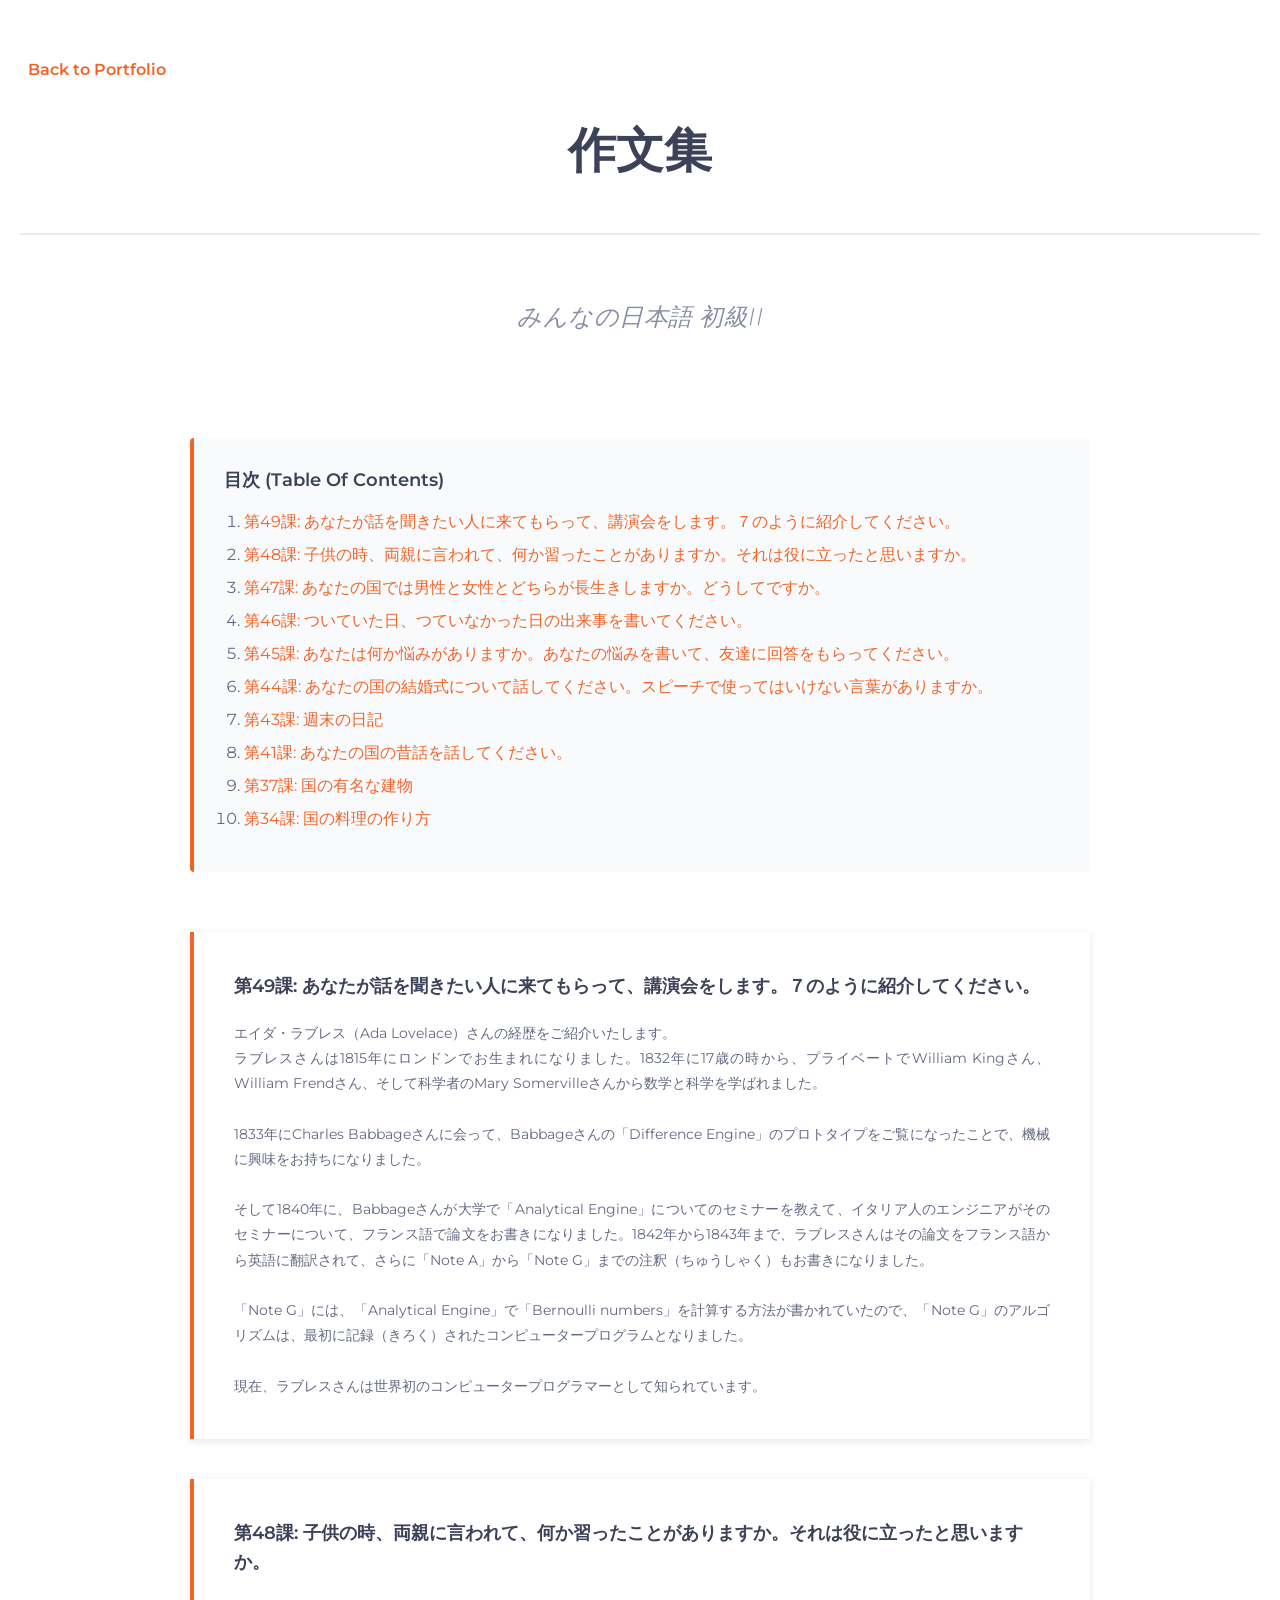
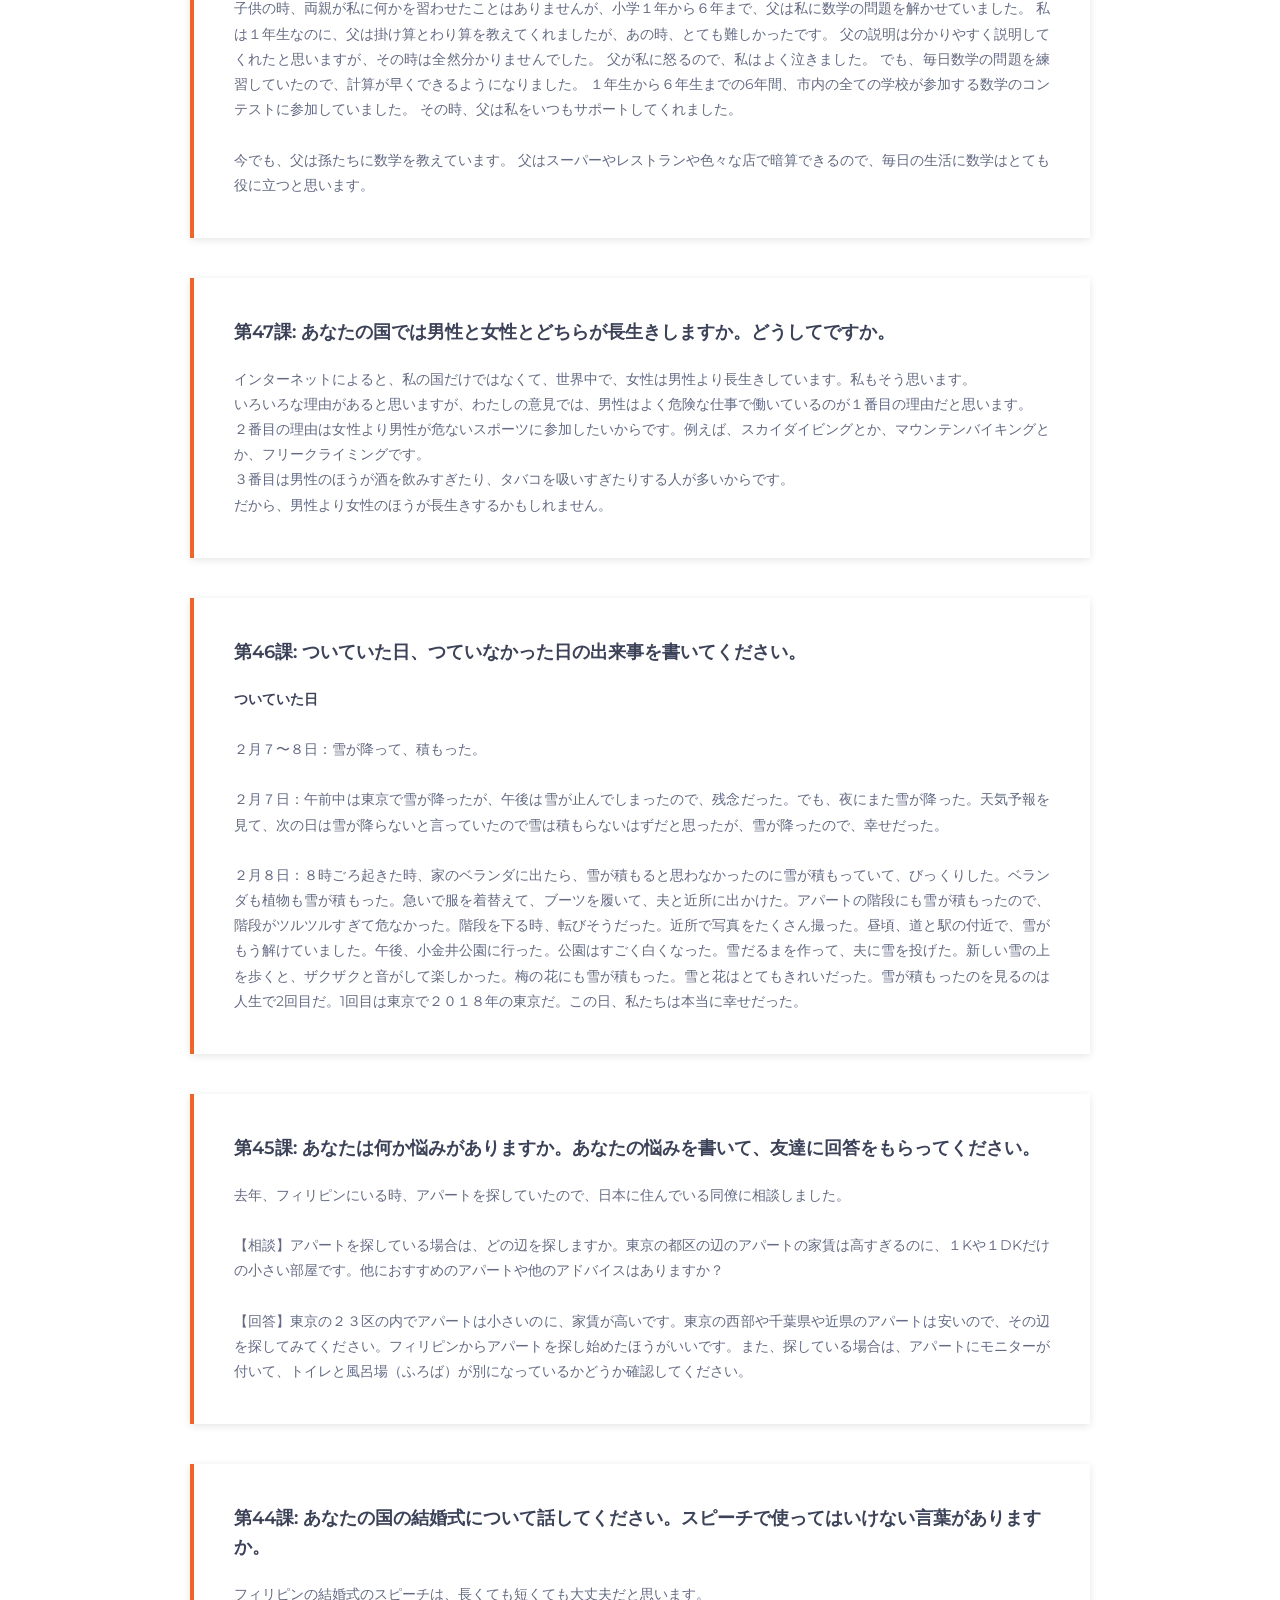
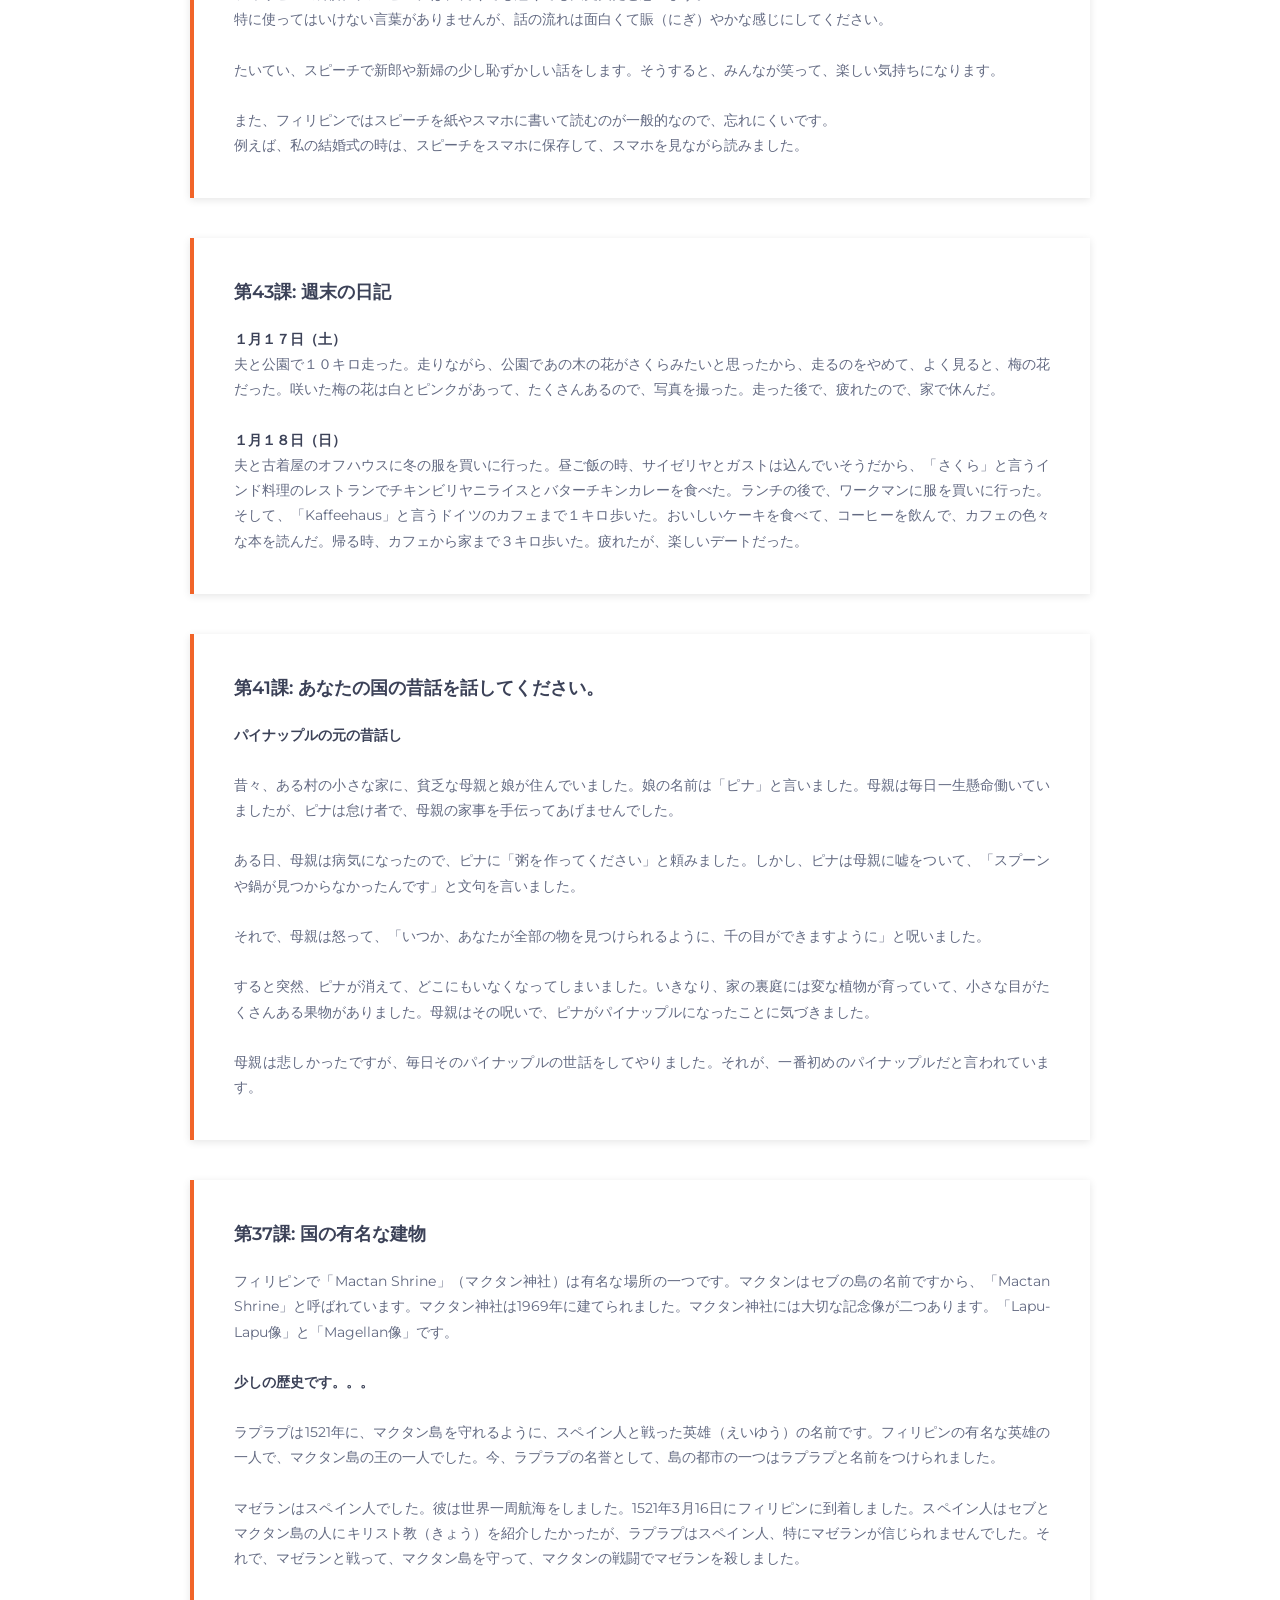
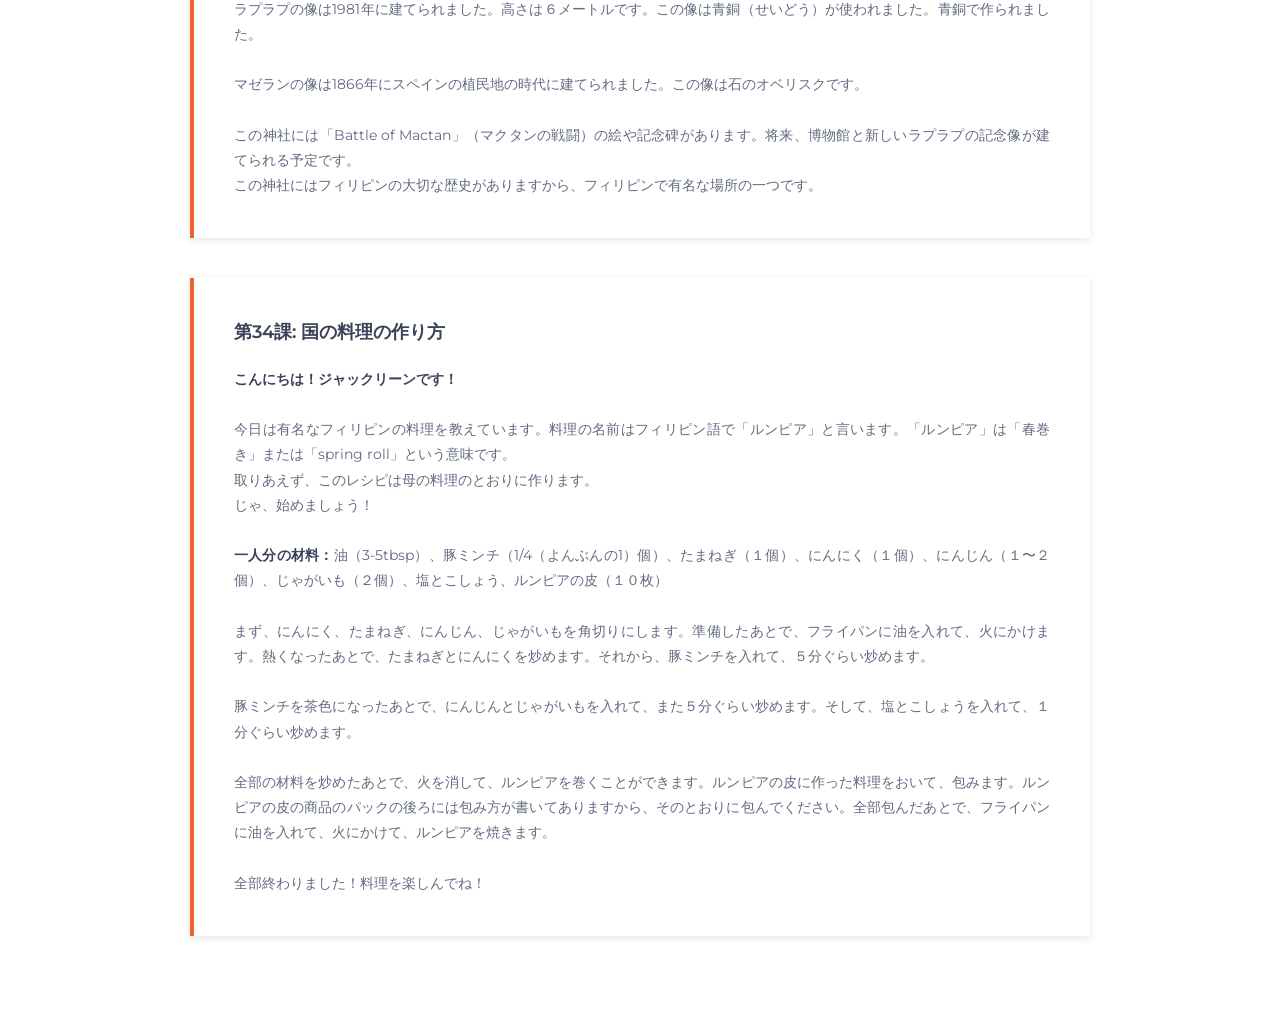
==== commit f99aa661: "feat: Updated blog page with lesson 49 essay" ====
--- a/blog/index.html
+++ b/blog/index.html
@@ -46,34 +46,69 @@
 				<div class="table-of-contents">
 					<h2>目次 (Table of Contents)</h2>
 					<ol>
+						<li><a href="#essay-49">第49課: あなたが話を聞きたい人に来てもらって、講演会をします。７のように紹介してください。</a></li>
 						<li><a href="#essay-48">第48課: 子供の時、両親に言われて、何か習ったことがありますか。それは役に立ったと思いますか。</a></li>
 						<li><a href="#essay-47">第47課: あなたの国では男性と女性とどちらが長生きしますか。どうしてですか。</a></li>
-						<li><a href="#essay-46">第46課: ついていた日</a></li>
+						<li><a href="#essay-46">第46課: ついていた日、つていなかった日の出来事を書いてください。</a></li>
 						<li><a href="#essay-45">第45課: あなたは何か悩みがありますか。あなたの悩みを書いて、友達に回答をもらってください。</a></li>
 						<li><a href="#essay-44">第44課: あなたの国の結婚式について話してください。スピーチで使ってはいけない言葉がありますか。</a></li>
 						<li><a href="#essay-43">第43課: 週末の日記</a></li>
-						<li><a href="#essay-41">第41課: パイナップルの元の昔話し</a></li>
+						<li><a href="#essay-41">第41課: あなたの国の昔話を話してください。</a></li>
 						<li><a href="#essay-37">第37課: 国の有名な建物</a></li>
 						<li><a href="#essay-34">第34課: 国の料理の作り方</a></li>
 					</ol>
 				</div>
 
+				<!-- Essay 49 -->
+				<div class="sakubun-post" id="essay-49">
+					<h3 class="sakubun-title">第49課: あなたが話を聞きたい人に来てもらって、講演会をします。７のように紹介してください。</h3>
+					<p class="sakubun-text">エイダ・ラブレス（Ada Lovelace）さんの経歴をご紹介いたします。<br>
+						ラブレスさんは1815年にロンドンでお生まれになりました。1832年に17歳の時から、プライベートでWilliam Kingさん、William Frendさん、そして科学者のMary Somervilleさんから数学と科学を学ばれました。
+						<br><br>
+						1833年にCharles Babbageさんに会って、Babbageさんの「Difference Engine」のプロトタイプをご覧になったことで、機械に興味をお持ちになりました。
+						<br><br>
+						そして1840年に、Babbageさんが大学で「Analytical Engine」についてのセミナーを教えて、イタリア人のエンジニアがそのセミナーについて、フランス語で論文をお書きになりました。1842年から1843年まで、ラブレスさんはその論文をフランス語から英語に翻訳されて、さらに「Note A」から「Note G」までの注釈（ちゅうしゃく）もお書きになりました。
+						<br><br>
+						「Note G」には、「Analytical Engine」で「Bernoulli numbers」を計算する方法が書かれていたので、「Note G」のアルゴリズムは、最初に記録（きろく）されたコンピュータープログラムとなりました。
+						<br><br>
+						現在、ラブレスさんは世界初のコンピュータープログラマーとして知られています。
+					</p>
+				</div>
+
 				<!-- Essay 48 -->
 				<div class="sakubun-post" id="essay-48">
 					<h3 class="sakubun-title">第48課: 子供の時、両親に言われて、何か習ったことがありますか。それは役に立ったと思いますか。</h3>
-					<p class="sakubun-text">子供の時、両親が私に何かを習わせたことはありませんが、小学１年から６年まで、父は私に数学の問題を解かせていました。わたしは１年生なのに、父は掛け算とわり算を教えてくれましたが、あの時、とても難しかったです。父の説明は分かりやすく説明してくれたと思いますが、その時は全然分かりませんでした。父が私に怒るので、私はよく泣きました。でも、毎日数学の問題を練習していたので、計算が早くできるようになりました。１年生から６年生までの6年間、市内の全ての学校が参加する数学のコンテストに参加していました。その時、父は私をいつもサポートしてくれました。今でも、父は孫たちに数学を教えています。父はスーパーやレストランや色々な店で暗算できるので、毎日の生活に数学はとても役に立つと思います。</p>
+					<p class="sakubun-text">
+						子供の時、両親が私に何かを習わせたことはありませんが、小学１年から６年まで、父は私に数学の問題を解かせていました。
+						私は１年生なのに、父は掛け算とわり算を教えてくれましたが、あの時、とても難しかったです。
+						父の説明は分かりやすく説明してくれたと思いますが、その時は全然分かりませんでした。
+						父が私に怒るので、私はよく泣きました。
+						でも、毎日数学の問題を練習していたので、計算が早くできるようになりました。
+						１年生から６年生までの6年間、市内の全ての学校が参加する数学のコンテストに参加していました。
+						その時、父は私をいつもサポートしてくれました。<br><br>
+						今でも、父は孫たちに数学を教えています。
+						父はスーパーやレストランや色々な店で暗算できるので、毎日の生活に数学はとても役に立つと思います。
+					</p>
 				</div>
 
 				<!-- Essay 47 -->
 				<div class="sakubun-post" id="essay-47">
 					<h3 class="sakubun-title">第47課: あなたの国では男性と女性とどちらが長生きしますか。どうしてですか。</h3>
-					<p class="sakubun-text">インターネットによると、私の国だけではなくて、世界中で、女性は男性より長生きしています。私もそう思います。<br>いろいろな理由があると思いますが、わたしの意見では、男性はよく危険な仕事で働いているのが１番目の理由だと思います。<br>２番目の理由は女性より男性が危ないスポーツに参加したいからです。例えば、スカイダイビングとか、マウンテンバイキングとか、フリークライミングです。<br>３番目は男性のほうが酒を飲みすぎたり、タバコを吸いすぎたりする人が多いからです。<br>だから、男性より女性のほうが長生きするかもしれません。</p>
+					<p class="sakubun-text">
+						インターネットによると、私の国だけではなくて、世界中で、女性は男性より長生きしています。私もそう思います。<br>
+						いろいろな理由があると思いますが、わたしの意見では、男性はよく危険な仕事で働いているのが１番目の理由だと思います。<br>
+						２番目の理由は女性より男性が危ないスポーツに参加したいからです。例えば、スカイダイビングとか、マウンテンバイキングとか、フリークライミングです。<br>
+						３番目は男性のほうが酒を飲みすぎたり、タバコを吸いすぎたりする人が多いからです。<br>
+						だから、男性より女性のほうが長生きするかもしれません。
+					</p>
 				</div>
 
 				<!-- Essay 46 -->
 				<div class="sakubun-post" id="essay-46">
-					<h3 class="sakubun-title">第46課: ついていた日</h3>
-					<p class="sakubun-text">２月７〜８日：雪が降って、積もった。<br><br>
+					<h3 class="sakubun-title">第46課: ついていた日、つていなかった日の出来事を書いてください。</h3>
+					<p class="sakubun-text">
+						<strong>ついていた日</strong><br><br>
+						２月７〜８日：雪が降って、積もった。<br><br>
 						２月７日：午前中は東京で雪が降ったが、午後は雪が止んでしまったので、残念だった。でも、夜にまた雪が降った。天気予報を見て、次の日は雪が降らないと言っていたので雪は積もらないはずだと思ったが、雪が降ったので、幸せだった。<br><br>
 						２月８日：８時ごろ起きた時、家のベランダに出たら、雪が積もると思わなかったのに雪が積もっていて、びっくりした。ベランダも植物も雪が積もった。急いで服を着替えて、ブーツを履いて、夫と近所に出かけた。アパートの階段にも雪が積もったので、階段がツルツルすぎて危なかった。階段を下る時、転びそうだった。近所で写真をたくさん撮った。昼頃、道と駅の付近で、雪がもう解けていました。午後、小金井公園に行った。公園はすごく白くなった。雪だるまを作って、夫に雪を投げた。新しい雪の上を歩くと、ザクザクと音がして楽しかった。梅の花にも雪が積もった。雪と花はとてもきれいだった。雪が積もったのを見るのは人生で2回目だ。1回目は東京で２０１８年の東京だ。この日、私たちは本当に幸せだった。
 					</p>
@@ -82,51 +117,62 @@
 				<!-- Essay 45 -->
 				<div class="sakubun-post" id="essay-45">
 					<h3 class="sakubun-title">第45課: あなたは何か悩みがありますか。あなたの悩みを書いて、友達に回答をもらってください。</h3>
-					<p class="sakubun-text">去年、フィリピンにいる時、アパートを探していたので、日本に住んでいる同僚に相談しました。<br><br>
-					【相談】アパートを探している場合は、どの辺を探しますか。東京の都区（とく）の辺のアパートの家賃は高すぎるのに、１Kや１DKだけの小さい部屋です。他におすすめのアパートや他のアドバイスはありますか？<br><br>
-					【回答】東京の２３区の内でアパートは小さいのに、家賃が高いです。東京の西部や千葉県や近県（きんけん）のアパートは安いので、その辺を探してみてください。フィリピンからアパートを探し始めたほうがいいです。また、探している場合は、アパートにモニターが付いて、トイレと風呂場（ふろば）が別になっているかどうか確認してください。
+					<p class="sakubun-text">
+						去年、フィリピンにいる時、アパートを探していたので、日本に住んでいる同僚に相談しました。<br><br>
+						【相談】アパートを探している場合は、どの辺を探しますか。東京の都区の辺のアパートの家賃は高すぎるのに、１Kや１DKだけの小さい部屋です。他におすすめのアパートや他のアドバイスはありますか？<br><br>
+						【回答】東京の２３区の内でアパートは小さいのに、家賃が高いです。東京の西部や千葉県や近県のアパートは安いので、その辺を探してみてください。フィリピンからアパートを探し始めたほうがいいです。また、探している場合は、アパートにモニターが付いて、トイレと風呂場（ふろば）が別になっているかどうか確認してください。
 					</p>
 				</div>
 
 				<!-- Essay 44 -->
 				<div class="sakubun-post" id="essay-44">
 					<h3 class="sakubun-title">第44課: あなたの国の結婚式について話してください。スピーチで使ってはいけない言葉がありますか。</h3>
-					<p class="sakubun-text">去年、フィリピンにいる時、アパートを探していたので、日本に住んでいる同僚に相談しました。<br><br>
-				【相談】アパートを探している場合は、どの辺を探しますか。東京の都区（とく）の辺のアパートの家賃は高すぎるのに、１Kや１DKだけの小さい部屋です。他におすすめのアパートや他のアドバイスはありますか？<br><br>
-				【回答】東京の２３区の内でアパートは小さいのに、家賃が高いです。東京の西部や千葉県や近県（きんけん）のアパートは安いので、その辺を探してみてください。フィリピンからアパートを探し始めたほうがいいです。また、探している場合は、アパートにモニターが付いて、トイレと風呂場（ふろば）が別になっているかどうか確認してください。
+					<p class="sakubun-text">
+						フィリピンの結婚式のスピーチは、長くても短くても大丈夫だと思います。<br>
+						特に使ってはいけない言葉がありませんが、話の流れは面白くて賑（にぎ）やかな感じにしてください。<br><br>
+						たいてい、スピーチで新郎や新婦の少し恥ずかしい話をします。そうすると、みんなが笑って、楽しい気持ちになります。<br><br>
+						また、フィリピンではスピーチを紙やスマホに書いて読むのが一般的なので、忘れにくいです。<br>
+						例えば、私の結婚式の時は、スピーチをスマホに保存して、スマホを見ながら読みました。
 					</p>
 				</div>
 
 				<!-- Essay 43 -->
 				<div class="sakubun-post" id="essay-43">
 					<h3 class="sakubun-title">第43課: 週末の日記</h3>
-					<p class="sakubun-text"><strong>１月１７日（土）</strong><br>
-					夫と公園で１０キロ走った。走りながら、公園であの木の花がさくらみたいと思ったから、走るのをやめて、よく見ると、梅の花だった。咲いた梅の花は白とピンクがあって、たくさんあるので、写真を撮った。走った後で、疲れたので、家で休んだ。<br><br>
-					<strong>１月１８日（日）</strong><br>
-					夫と古着屋のオフハウスに冬の服を買いに行った。昼ご飯の時、サイゼリヤとガストは込んでいそうだから、「さくら」と言うインド料理のレストランでチキンビリヤニライスとバターチキンカレーを食べた。ランチの後で、ワークマンに服を買いに行った。そして、「Kaffeehaus」と言うドイツのカフェまで１キロ歩いた。おいしいケーキを食べて、コーヒーを飲んで、カフェの色々な本を読んだ。帰る時、カフェから家まで３キロ歩いた。疲れたが、楽しいデートだった。</p>
+					<p class="sakubun-text">
+						<strong>１月１７日（土）</strong><br>
+						夫と公園で１０キロ走った。走りながら、公園であの木の花がさくらみたいと思ったから、走るのをやめて、よく見ると、梅の花だった。咲いた梅の花は白とピンクがあって、たくさんあるので、写真を撮った。走った後で、疲れたので、家で休んだ。<br><br>
+						<strong>１月１８日（日）</strong><br>
+						夫と古着屋のオフハウスに冬の服を買いに行った。昼ご飯の時、サイゼリヤとガストは込んでいそうだから、「さくら」と言うインド料理のレストランでチキンビリヤニライスとバターチキンカレーを食べた。ランチの後で、ワークマンに服を買いに行った。そして、「Kaffeehaus」と言うドイツのカフェまで１キロ歩いた。おいしいケーキを食べて、コーヒーを飲んで、カフェの色々な本を読んだ。帰る時、カフェから家まで３キロ歩いた。疲れたが、楽しいデートだった。
+					</p>
 				</div>
 
 				<!-- Essay 41 -->
 				<div class="sakubun-post" id="essay-41">
-					<h3 class="sakubun-title">第41課: パイナップルの元の昔話し</h3>
-					<p class="sakubun-text">昔々、ある村の小さな家に、貧乏な母親と娘が住んでいました。娘の名前は「ピナ」と言いました。母親は毎日一生懸命働いていましたが、ピナは怠け者で、母親の家事を手伝ってあげませんでした。<br><br>
-					ある日、母親は病気になったので、ピナに「粥を作ってください」と頼みました。しかし、ピナは母親に嘘をついて、「スプーンや鍋が見つからなかったんです」と文句を言いました。<br><br>
-					それで、母親は怒って、「いつか、あなたが全部の物を見つけられるように、千の目ができますように」と呪いました。<br><br>
-					すると突然、ピナが消えて、どこにもいなくなってしまいました。いきなり、家の裏庭には変な植物が育っていて、小さな目がたくさんある果物がありました。母親はその呪いで、ピナがパイナップルになったことに気づきました。<br><br>
-					母親は悲しかったですが、毎日そのパイナップルの世話をしてやりました。それが、一番初めのパイナップルだと言われています。</p>
+					<h3 class="sakubun-title">第41課: あなたの国の昔話を話してください。</h3>
+					<p class="sakubun-text">
+						<strong>パイナップルの元の昔話し</strong><br><br>
+						昔々、ある村の小さな家に、貧乏な母親と娘が住んでいました。娘の名前は「ピナ」と言いました。母親は毎日一生懸命働いていましたが、ピナは怠け者で、母親の家事を手伝ってあげませんでした。<br><br>
+						ある日、母親は病気になったので、ピナに「粥を作ってください」と頼みました。しかし、ピナは母親に嘘をついて、「スプーンや鍋が見つからなかったんです」と文句を言いました。<br><br>
+						それで、母親は怒って、「いつか、あなたが全部の物を見つけられるように、千の目ができますように」と呪いました。<br><br>
+						すると突然、ピナが消えて、どこにもいなくなってしまいました。いきなり、家の裏庭には変な植物が育っていて、小さな目がたくさんある果物がありました。母親はその呪いで、ピナがパイナップルになったことに気づきました。<br><br>
+						母親は悲しかったですが、毎日そのパイナップルの世話をしてやりました。それが、一番初めのパイナップルだと言われています。
+					</p>
 				</div>
 
 				<!-- Essay 37 -->
 				<div class="sakubun-post" id="essay-37">
 					<h3 class="sakubun-title">第37課: 国の有名な建物</h3>
-					<p class="sakubun-text">フィリピンで「Mactan Shrine」（マクタン神社）は有名な場所の一つです。マクタンはセブの島の名前ですから、「Mactan Shrine」と呼ばれています。マクタン神社は1969年に建てられました。マクタン神社には大切な記念像が二つあります。「Lapu-Lapu像」と「Magellan像」です。<br><br>
-					<strong>少しの歴史です。。。</strong><br><br>
-					ラプラプは1521年に、マクタン島を守れるように、スペイン人と戦った英雄（えいゆう）の名前です。フィリピンの有名な英雄の一人で、マクタン島の王の一人でした。今、ラプラプの名誉として、島の都市の一つはラプラプと名前をつけられました。<br><br>
-					マゼランはスペイン人でした。彼は世界一周航海をしました。1521年3月16日にフィリピンに到着しました。スペイン人はセブとマクタン島の人にキリスト教（きょう）を紹介したかったが、ラプラプはスペイン人、特にマゼランが信じられませんでした。それで、マゼランと戦って、マクタン島を守って、マクタンの戦闘でマゼランを殺しました。<br><br>
-					ラプラプの像は1981年に建てられました。高さは６メートルです。この像は青銅（せいどう）が使われました。青銅で作られました。<br>
-					マゼランの像は1866年にスペインの植民地の時代に建てられました。この像は石のオベリスクです。<br>
-					この神社には「Battle of Mactan」（マクタンの戦闘）の絵や記念碑があります。将来、博物館と新しいラプラプの記念像が建てられる予定です。<br>
-					この神社にはフィリピンの大切な歴史がありますから、フィリピンで有名な場所の一つです。</p>
+					<p class="sakubun-text">
+						フィリピンで「Mactan Shrine」（マクタン神社）は有名な場所の一つです。マクタンはセブの島の名前ですから、「Mactan Shrine」と呼ばれています。マクタン神社は1969年に建てられました。マクタン神社には大切な記念像が二つあります。「Lapu-Lapu像」と「Magellan像」です。<br><br>
+						<strong>少しの歴史です。。。</strong><br><br>
+						ラプラプは1521年に、マクタン島を守れるように、スペイン人と戦った英雄（えいゆう）の名前です。フィリピンの有名な英雄の一人で、マクタン島の王の一人でした。今、ラプラプの名誉として、島の都市の一つはラプラプと名前をつけられました。<br><br>
+						マゼランはスペイン人でした。彼は世界一周航海をしました。1521年3月16日にフィリピンに到着しました。スペイン人はセブとマクタン島の人にキリスト教（きょう）を紹介したかったが、ラプラプはスペイン人、特にマゼランが信じられませんでした。それで、マゼランと戦って、マクタン島を守って、マクタンの戦闘でマゼランを殺しました。<br><br>
+						ラプラプの像は1981年に建てられました。高さは６メートルです。この像は青銅（せいどう）が使われました。青銅で作られました。<br><br>
+						マゼランの像は1866年にスペインの植民地の時代に建てられました。この像は石のオベリスクです。<br><br>
+						この神社には「Battle of Mactan」（マクタンの戦闘）の絵や記念碑があります。将来、博物館と新しいラプラプの記念像が建てられる予定です。<br>
+						この神社にはフィリピンの大切な歴史がありますから、フィリピンで有名な場所の一つです。
+					</p>
 				</div>
 
 				<!-- Essay 34 -->
--- a/assets/css/style.css
+++ b/assets/css/style.css
@@ -908,7 +908,7 @@
 }
 
 .blog-subheader p {
-	font-size: 14px;
+	font-size: 24px;
 	color: #888ea5;
 	font-style: italic;
 	font-weight: 300;
